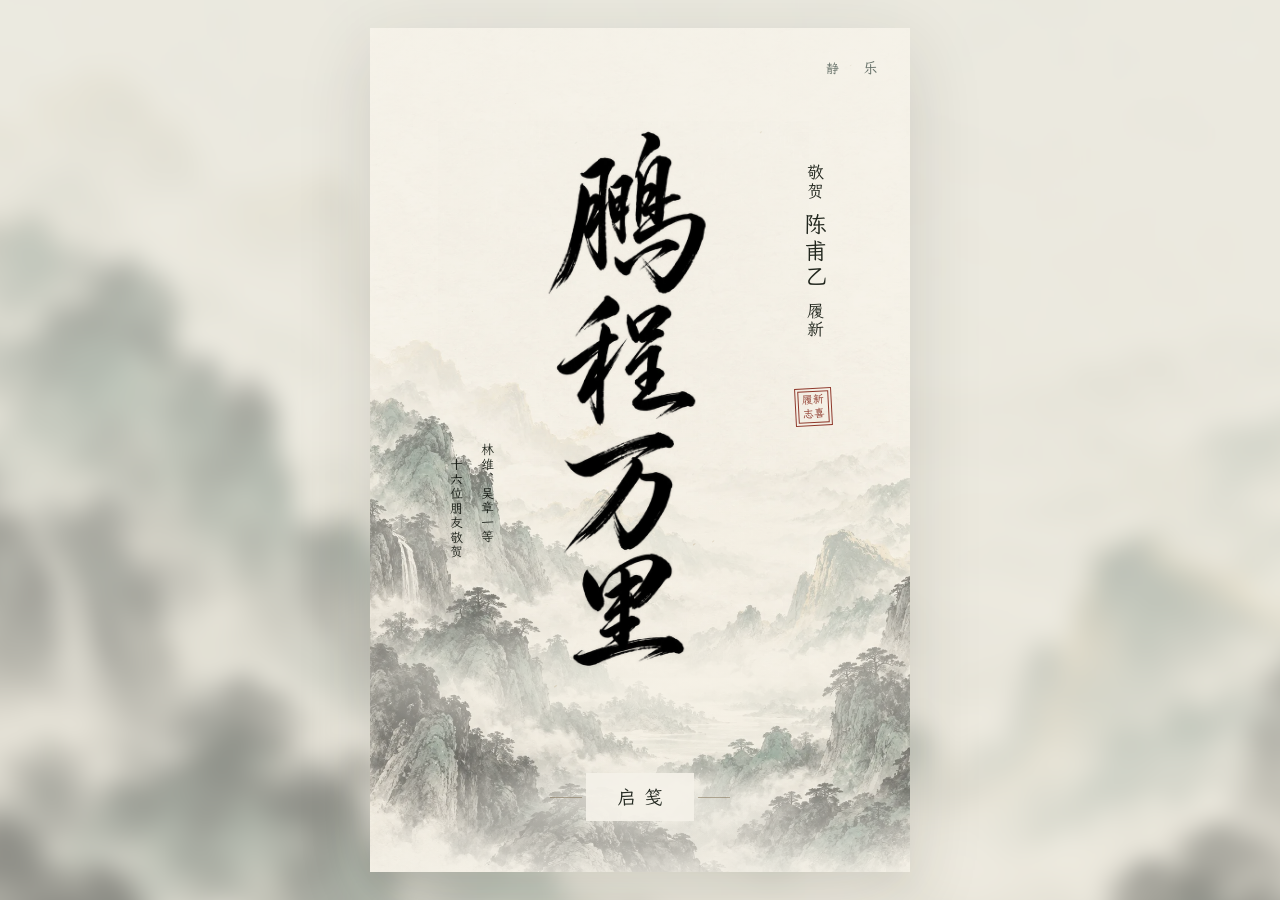
==== index.html @ 90e7d791 "Create running-script title and traditional hanging-scroll composition" ====
<!doctype html>
<html lang="zh-CN">
<head>
  <meta charset="UTF-8">
  <meta name="viewport" content="width=device-width, initial-scale=1, viewport-fit=cover">
  <meta name="theme-color" content="#f3eee2">
  <meta name="robots" content="noindex, nofollow">
  <meta name="description" content="敬贺陈甫乙履新。鲲鹏展翅凌万里，骏马扬鞭赴新程。林维、吴章一等十六位朋友敬贺。">
  <meta property="og:title" content="敬贺陈甫乙履新">
  <meta property="og:description" content="鲲鹏展翅凌万里，骏马扬鞭赴新程。十六位朋友敬贺。">
  <meta property="og:type" content="website">
  <meta property="og:url" content="https://lewisanthonyywwcr9709-commits.github.io/qingyun-greeting/">
  <meta property="og:locale" content="zh_CN">
  <meta property="og:image" content="https://lewisanthonyywwcr9709-commits.github.io/qingyun-greeting/share-cover-calligraphy.png">
  <meta property="og:image:secure_url" content="https://lewisanthonyywwcr9709-commits.github.io/qingyun-greeting/share-cover-calligraphy.png">
  <meta property="og:image:type" content="image/png">
  <meta property="og:image:width" content="640">
  <meta property="og:image:height" content="640">
  <meta property="og:image:alt" content="履新志喜，敬贺陈甫乙履新，十六位朋友敬贺">
  <meta name="twitter:card" content="summary_large_image">
  <meta name="twitter:title" content="敬贺陈甫乙履新">
  <meta name="twitter:description" content="鲲鹏展翅凌万里，骏马扬鞭赴新程。十六位朋友敬贺。">
  <meta name="twitter:image" content="https://lewisanthonyywwcr9709-commits.github.io/qingyun-greeting/share-cover-calligraphy.png">
  <link rel="canonical" href="https://lewisanthonyywwcr9709-commits.github.io/qingyun-greeting/">
  <link rel="image_src" href="https://lewisanthonyywwcr9709-commits.github.io/qingyun-greeting/share-cover-calligraphy.png">
  <link rel="icon" type="image/png" href="./share-cover-calligraphy.png">
  <link rel="apple-touch-icon" href="./share-cover-calligraphy.png">
  <link rel="preload" as="image" href="./assets/title-running-script.webp">
  <link rel="preload" as="image" href="./assets/ink-mountains.webp">
  <link rel="preload" as="font" type="font/woff2" href="./assets/wenkai.woff2" crossorigin>
  <link rel="stylesheet" href="./style.css?v=ink3">
  <title>敬贺陈甫乙履新</title>
</head>
<body>
<main><div class="card" id="card">
 <div class="landscape" aria-hidden="true"><img src="./assets/ink-mountains.webp" width="1000" height="1500" alt="" fetchpriority="high"><div class="sun"></div><div class="mist"></div><div class="mist second"></div></div>
 <canvas class="effects" id="effects" aria-hidden="true"></canvas>
 <div class="tools"><button class="tool" id="motion-toggle" aria-pressed="false" aria-label="暂停画面动效" title="暂停画面动效">静</button><button class="tool" id="music-toggle" aria-pressed="false" aria-label="播放配乐" title="播放配乐"><span class="sound-mark" aria-hidden="true">乐</span></button></div>
 <section class="cover" id="cover" aria-label="敬贺陈甫乙履新，请启笺">
  <h1 class="cover-heading"><img src="./assets/title-running-script.webp" width="800" height="1200" alt="鹏程万里" fetchpriority="high"></h1>
  <p class="dedication"><span>敬贺</span><strong>陈甫乙</strong><span>履新</span></p>
  <span class="cover-seal" aria-hidden="true">履新<br>志喜</span>
  <p class="cover-signature"><span>林维、吴章一等</span><span>十六位朋友敬贺</span></p>
 </section>
  <div class="cover-bottom"><button class="open-button" id="open-card" aria-controls="letter" aria-expanded="false">启笺</button></div>
 <section class="letter" id="letter" aria-label="履新贺词" inert>
  <header class="letter-heading">履新志喜</header>
  <h2 class="recipient" id="recipient" tabindex="-1"><span>敬贺</span> 陈甫乙 <span>履新</span></h2>
  <div class="poem" role="group" aria-label="鲲鹏展翅凌万里，骏马扬鞭赴新程。"><p aria-hidden="true">鲲鹏展翅凌万里<span class="punctuation">，</span></p><p aria-hidden="true">骏马扬鞭赴新程<span class="punctuation">。</span></p><span class="seal" aria-hidden="true">同贺</span></div>
  <footer class="signatures"><ul aria-label="送祝福的人"><li>林维</li><li>吴章一</li><li>陈灵坤</li><li>邱婕</li><li>马秀招</li><li>邹书</li><li>许鹭璐</li><li>章林景</li><li>黄婕</li><li>林植</li><li>翁娈</li><li>郑源</li><li>钱梦宾</li><li>陈贝铃</li><li>张泽艺</li><li>张帅</li></ul><p class="respectfully">十六位朋友 敬贺</p></footer>
  <nav class="actions" aria-label="贺卡操作"><button id="replay-card">重读此笺</button><button id="share-card">分享贺卡</button></nav>
  <p class="status" id="status" role="status" aria-live="polite"></p><div id="copy-fallback" hidden><label for="share-url">复制下方链接，即可分享这封贺笺</label><input id="share-url" type="url" readonly></div>
 </section>
 <audio id="music" src="./modern-warmth.m4a" autoplay loop preload="metadata" playsinline></audio>
 <noscript><style>.cover,.tools{display:none}.letter{visibility:visible;opacity:1;transform:none}.card{height:auto}</style><p class="noscript">敬贺陈甫乙履新。鲲鹏展翅凌万里，骏马扬鞭赴新程。</p></noscript>
</div></main>
<script src="./card.js?v=ink3" defer></script>
</body></html>
---- style.css ----
/* Layer order: landscape 0, atmospheric effects 1, content 2, cover 3, controls 4. */
@font-face{font-family:BrushTitle;src:url('./assets/brush-title.woff2') format('woff2');font-display:swap;font-weight:400}
@font-face{font-family:WenKai;src:url('./assets/wenkai.woff2') format('woff2');font-display:swap;font-weight:400}
:root{color-scheme:light dark;--paper:#f3eee2;--ink:#243e37;--muted:#657068;--gold:#927038;--line:#92703855;--wash:#eee8d9;--panel:#f3eee2ed;--serif:WenKai,'Kaiti SC','STKaiti','Songti SC',serif}
*{box-sizing:border-box}body{margin:0;background:#e6e6dd;color:var(--ink);font-family:var(--serif);-webkit-font-smoothing:antialiased}body::before{content:'';position:fixed;inset:0;z-index:-1;background:linear-gradient(#e6e6ddb0,#e6e6dd80),url('./assets/ink-mountains.webp') center 60%/cover;filter:blur(12px);transform:scale(1.08)}button,input{font:inherit}button{cursor:pointer;-webkit-tap-highlight-color:transparent;touch-action:manipulation}button:focus-visible,input:focus-visible{outline:2px solid var(--gold);outline-offset:5px}button:active{transform:scale(.96)}[hidden]{display:none!important}button{white-space:nowrap}main{min-height:100svh;display:grid;place-items:center;padding:28px 16px}.card{position:relative;isolation:isolate;width:min(100%,540px);height:min(860px,calc(100svh - 56px));min-height:650px;overflow:hidden;background:var(--paper);box-shadow:0 24px 85px #20382f30}.card::after{content:'';position:absolute;inset:15px;border:1px solid var(--line);z-index:2;pointer-events:none}.landscape{position:absolute;inset:0;z-index:0;overflow:hidden;pointer-events:none}.landscape img{width:100%;height:100%;object-fit:cover;object-position:center bottom;display:block;transition:opacity 1.8s,transform 3s}.landscape::after{content:'';position:absolute;inset:0;background:linear-gradient(var(--paper) 0%,transparent 24%,transparent 90%,var(--paper));opacity:.25}.sun{position:absolute;right:12%;top:22%;width:140px;aspect-ratio:1;border:1px solid #bca16f66;border-radius:50%;background:radial-gradient(ellipse at 40% 35%,#dcc69726,transparent 68%)}.mist{position:absolute;left:-25%;bottom:12%;width:150%;height:180px;background:radial-gradient(ellipse,#f6f2e7ce,transparent 66%);animation:cloud 18s ease-in-out infinite alternate;pointer-events:none}.mist.second{bottom:32%;height:120px;opacity:.7;animation-delay:-9s}.effects{position:absolute;inset:0;z-index:1;pointer-events:none;width:100%;height:100%}.tools{position:absolute;right:29px;top:27px;display:flex;gap:10px;z-index:4}.tool{width:38px;height:38px;padding:0;border:1px solid var(--line);background:var(--panel);color:var(--ink);display:grid;place-items:center;border-radius:50%;font-size:14px}.tool[aria-pressed=true] .sound-mark{animation:music 5s linear infinite}.tool:has(.sound-mark){font-size:18px}.cover{position:absolute;inset:0;z-index:3;transition:opacity .85s ease .25s,visibility 0s 1.15s;overflow:hidden}.cover-eyebrow{position:absolute;top:38px;left:34px;margin:0;letter-spacing:.28em;font-size:14px;color:var(--gold)}.dedication{position:absolute;left:0;right:0;top:13%;text-align:center;font-size:18px;letter-spacing:.17em;margin:0}.dedication strong{font-weight:400;color:var(--ink);font-size:22px;margin:0 9px}.cover-heading{position:absolute;top:19%;left:0;right:0;margin:0;text-align:center;font-weight:400;font-size:clamp(49px,12.3vw,68px);line-height:1.24;letter-spacing:.12em;text-indent:.12em;color:var(--ink);text-shadow:0 2px 0 #fffffa60}.cover-heading span{display:block}.cover-heading span:last-child{margin-left:52px}.seal{display:inline-flex;align-items:center;justify-content:center;border:1px solid var(--gold);outline:1px solid var(--line);outline-offset:3px;font-size:12px;line-height:1.25;color:var(--gold);width:27px;height:44px;writing-mode:vertical-rl;letter-spacing:.15em}.cover-seal{position:absolute;top:22%;left:21%;transform:rotate(-4deg)}.cover-bottom{position:absolute;left:30px;right:30px;bottom:6.5%;text-align:center;z-index:2}.open-button{position:relative;display:inline-grid;place-items:center;min-width:118px;height:48px;padding:0 22px;border:1px solid #b79b6e;color:#f7f0dd;background:#294c40;box-shadow:0 0 0 4px #efe9dccc,0 0 0 5px #98783988;letter-spacing:.38em;text-indent:.38em;font-size:19px}.open-button::before,.open-button::after{content:'';width:26px;height:1px;background:var(--gold);position:absolute;top:50%}.open-button::before{right:calc(100% + 17px)}.open-button::after{left:calc(100% + 17px)}.cover-signature{font-size:12px;margin:23px 0 0;letter-spacing:.08em;color:var(--ink);text-shadow:0 1px 5px var(--paper)}.letter{position:relative;z-index:2;min-height:760px;display:flex;flex-direction:column;align-items:center;padding:78px 36px 30px;visibility:hidden;opacity:0;pointer-events:none;transition:opacity 1.2s .8s,transform 1.5s .6s;transform:translateY(24px)}.letter-heading{display:flex;align-items:center;gap:15px;letter-spacing:.28em;color:var(--gold);font-size:13px}.letter-heading::before,.letter-heading::after{content:'';height:1px;width:30px;background:var(--line)}.recipient{margin:20px 0 24px;font-size:30px;font-weight:400;letter-spacing:.15em;text-align:center;outline:none}.recipient span{font-size:14px;letter-spacing:.08em;vertical-align:middle}.poem{display:flex;flex-direction:row-reverse;justify-content:center;gap:40px;position:relative;align-self:center;margin:0;padding:8px 27px 25px}.poem p{writing-mode:vertical-rl;margin:0;font-size:33px;line-height:1.45;letter-spacing:.14em;white-space:nowrap}.poem p:last-child{padding-top:30px}.poem .punctuation{font-size:.7em}.poem .seal{position:absolute;bottom:18px;left:-12px}.signatures{margin-top:22px;width:100%;border-top:1px solid var(--line);padding-top:22px}.signatures ul{display:grid;grid-template-columns:repeat(4,minmax(0,1fr));gap:13px 10px;list-style:none;padding:0;margin:0;font-size:17px;text-align:center;white-space:nowrap}.respectfully{font-size:13px;text-align:center;letter-spacing:.3em;margin:21px 0 0;color:var(--gold)}.actions{display:flex;justify-content:center;gap:30px;margin-top:25px}.actions button{border:0;border-bottom:1px solid var(--line);background:transparent;color:var(--ink);min-height:44px;padding:8px 2px;font-size:14px}.status{font-family:system-ui,sans-serif;font-size:12px;line-height:1.7;letter-spacing:.02em;text-align:center;margin:12px 0 0;color:var(--ink)}.status:empty{display:none}#copy-fallback{font-family:system-ui,sans-serif;font-size:12px;line-height:1.7;width:100%;padding-top:12px}#share-url{width:100%;margin-top:8px;padding:10px;border:1px solid var(--line);background:var(--panel);color:var(--ink);font-size:14px}.card.open{height:auto;min-height:min(860px,calc(100svh - 56px))}.card.open .cover{opacity:0;visibility:hidden;pointer-events:none}.card.open .letter{visibility:visible;opacity:1;pointer-events:auto;transform:none}.card.open .landscape img{opacity:.23;transform:scale(1.06)}.card.open .mist{opacity:.25}.card.open .sun{opacity:.3}.card.open .letter>*{animation:letter-in 1.2s both;animation-delay:.55s}.card.open .letter>.poem{animation-delay:.8s}.card.open .letter>.signatures{animation-delay:1.05s}.card.quiet *,.card.quiet *::before,.card.quiet *::after{animation-play-state:paused!important}.noscript{position:relative;z-index:4;padding:35px;line-height:1.8}.page-note{font-size:11px;color:var(--muted);text-align:center;margin:14px 0 0;letter-spacing:.12em}
@keyframes soar{0%,100%{transform:translate(-5px,12px) rotate(-5deg)}50%{transform:translate(16px,-12px) rotate(1deg)}}@keyframes wing{0%,100%{transform:scaleY(.94) rotate(-1deg)}50%{transform:scaleY(1.035) rotate(1deg)}}@keyframes depart{to{transform:translate(30%,-90%) scale(.6) rotate(-12deg);opacity:0}}@keyframes cloud{to{transform:translateX(16%) translateY(-15px);opacity:.55}}@keyframes music{to{transform:rotate(360deg)}}@keyframes letter-in{from{opacity:0;transform:translateY(12px)}to{opacity:1;transform:translateY(0)}}
@media(max-width:600px){main{padding:0;display:block}.card{width:100%;height:100svh;min-height:620px;max-height:940px;box-shadow:none}.card.open{max-height:none;min-height:100svh}.card::after{inset:13px}.letter{padding:76px 31px max(28px,env(safe-area-inset-bottom));min-height:100svh}.poem{gap:35px}.poem p{font-size:32px}.tools{right:26px;top:25px}.cover-eyebrow{left:29px;top:36px}.cover-heading{font-size:clamp(50px,14vw,68px)}.cover-bottom{bottom:max(6.5%,env(safe-area-inset-bottom))}.cover-signature{font-size:12px}.page-note{display:none}}
@media(max-width:360px){.letter{padding-left:25px;padding-right:25px}.poem{gap:26px}.poem p{font-size:29px}.signatures ul{font-size:15px;gap:14px 4px}.cover-signature{font-size:11px}.recipient{font-size:28px}}
@media(max-height:720px){.cover-heading{font-size:51px;top:18%}.dedication{top:12%}.cover-bottom{bottom:7%}.cover-seal{top:21%}.card.open{min-height:760px}.letter{min-height:760px}}
@media(prefers-color-scheme:dark){:root{--paper:#172c29;--ink:#e1decc;--muted:#b7b8a7;--gold:#c3ab78;--line:#c3ab7855;--wash:#233b34;--panel:#20392ff2}body{background:#10221f}body::before{background:linear-gradient(#10221fd6,#10221faa),url('./assets/ink-mountains.webp') center/cover}.landscape img{opacity:.48;mix-blend-mode:luminosity}.landscape::after{background:linear-gradient(#172c29 0%,#172c2999 35%,transparent 100%);opacity:1}.cover-heading{text-shadow:none}.mist{opacity:.15}.cover-signature{text-shadow:0 2px 8px #132c24}.open-button{box-shadow:0 0 0 4px #20392f,0 0 0 5px #c3ab7888}.card.open .landscape img{opacity:.09}.sun{opacity:.3}}
@media(prefers-reduced-motion:reduce){*,*::before,*::after{animation:none!important;transition:none!important;scroll-behavior:auto!important}.card.open .cover{display:none}.letter{transform:none}.effects{display:none}}
.cover-bottom::before{content:'';position:absolute;inset:-10px -30px -75px;background:linear-gradient(transparent,var(--panel) 70%);z-index:-1;pointer-events:none}.cover-signature{font-size:13px}.tool .sound-mark{display:block}html{scroll-behavior:smooth}
@media(max-width:360px){.cover-signature{font-size:11px}}
@media(prefers-reduced-motion:reduce){html{scroll-behavior:auto}}

/* Brush script is exclusive to the four-character cover title. */
.cover-heading{font-family:BrushTitle,'Kaiti SC',serif;font-size:88px;top:21%;line-height:1.12;letter-spacing:.06em;text-indent:.06em;text-shadow:none}.cover-heading span:last-child{margin-left:56px}.cover-seal{top:25%;left:17%}
@media(max-width:600px){.cover-heading{font-size:clamp(72px,21vw,94px)}}
@media(max-height:720px){.cover-heading{font-size:72px;top:21%}.cover-seal{top:26%}}
/* Running-script hanging-scroll composition, inspired by historical ink calligraphy. */
:root{--paper:#f5f2e9;--ink:#222820;--gold:#766344;--line:#88765144;--panel:#f5f2e9ed;--seal:#963d31}
.card::after,.sun{display:none}.landscape img{opacity:.62}.landscape::after{opacity:.72;background:linear-gradient(var(--paper) 0%,transparent 55%,transparent 90%,var(--paper))}.card{box-shadow:0 20px 70px #282b2024}.tools{top:22px;right:22px;gap:2px}.tool{background:none;border:0;border-radius:0;width:36px;height:36px;color:var(--muted);font-size:13px}.tool:has(.sound-mark){font-size:15px}.cover-heading{position:absolute;top:11%;left:47%;right:auto;transform:translateX(-50%);width:88%;height:66%;font-size:inherit;line-height:1;margin:0;text-indent:0;letter-spacing:0;mix-blend-mode:multiply}.cover-heading img{display:block;width:100%;height:100%;object-fit:contain}.dedication{top:16%;right:15%;left:auto;bottom:auto;writing-mode:vertical-rl;display:flex;align-items:center;gap:10px;margin:0;font-size:17px;letter-spacing:.12em;text-align:start;height:auto}.dedication strong{font-weight:400;font-size:23px;letter-spacing:.16em;margin:0}.cover-seal{position:absolute;top:43%;left:auto;right:15%;transform:rotate(-3deg);writing-mode:horizontal-tb;text-align:center;border:1px solid var(--seal);outline:1px solid var(--seal);outline-offset:2px;color:var(--seal);font-size:12px;width:30px;height:34px;line-height:1.25;letter-spacing:.05em;padding:2px}.cover-signature{position:absolute;top:49%;left:14%;right:auto;bottom:auto;display:flex;flex-direction:row-reverse;gap:10px;margin:0;line-height:1.65;font-size:13px;letter-spacing:.12em;text-align:start;color:var(--ink);text-shadow:none}.cover-signature span{writing-mode:vertical-rl}.cover-signature span:last-child{padding-top:15px}.cover-bottom{bottom:6%;left:30px;right:30px}.cover-bottom::before{inset:-15px -30px -75px;background:linear-gradient(transparent,var(--panel) 85%)}.open-button{background:var(--panel);border:0;box-shadow:none;color:var(--ink);font-size:19px;min-width:108px;min-height:48px;letter-spacing:.42em;text-indent:.42em;padding:0 18px}.open-button::before,.open-button::after{background:#76634477;width:32px}.open-button::before{right:calc(100% + 4px)}.open-button::after{left:calc(100% + 4px)}.letter-heading{font-size:12px;letter-spacing:.4em}.recipient{font-size:29px;margin-bottom:30px}.poem{gap:49px;padding-bottom:28px}.poem p{font-size:34px;letter-spacing:.1em}.poem .seal{color:var(--seal);border-color:var(--seal);outline-color:var(--seal);font-size:11px;width:24px;height:39px}.signatures{padding-top:25px;margin-top:20px}.respectfully{color:var(--gold);letter-spacing:.25em}
@media(max-width:600px){.cover-heading{top:12%;width:88%;height:64%}.cover-seal{top:43%;left:auto}.cover-signature{font-size:13px}.letter{padding-top:78px}.poem p{font-size:33px}}
@media(max-width:360px){.dedication{right:12%;font-size:15px}.dedication strong{font-size:21px}.cover-seal{right:12%}.cover-signature{font-size:11px;left:12%;gap:7px}.poem{gap:36px}.poem p{font-size:29px}}
@media(max-height:720px){.cover-heading{top:10%;height:66%;font-size:inherit}.dedication{top:13%}.cover-seal{top:43%}.cover-bottom{bottom:6%}.cover-signature{top:48%}}
@media(prefers-color-scheme:dark){:root{--paper:#182820;--ink:#e8e4d8;--gold:#c3b18c;--panel:#182820e8;--seal:#d08b74}.cover-heading{mix-blend-mode:screen}.cover-heading img{filter:invert(.9)}.landscape img{opacity:.3}.landscape::after{background:linear-gradient(var(--paper),transparent);opacity:.8}.cover-signature{text-shadow:none}.open-button{background:var(--panel);box-shadow:none}.cover-bottom::before{background:linear-gradient(transparent,var(--panel) 85%)}}
.cover{mix-blend-mode:multiply}.cover-heading{mix-blend-mode:normal}.cover-seal{white-space:nowrap;width:31px;height:32px;padding:1px 0;font-size:11px;letter-spacing:0;line-height:14px}
@media(prefers-color-scheme:dark){.cover{mix-blend-mode:screen}.cover-heading{mix-blend-mode:normal}.cover-heading img{filter:invert(1)}}
.card>.cover-bottom{position:absolute;z-index:4;transition:opacity .35s,visibility 0s .35s}.card.open>.cover-bottom{opacity:0;visibility:hidden;pointer-events:none}.card>.cover-bottom::before{background:radial-gradient(ellipse at center,var(--panel),transparent 75%);inset:-16px 10% -20px}.open-button{background:var(--panel)}
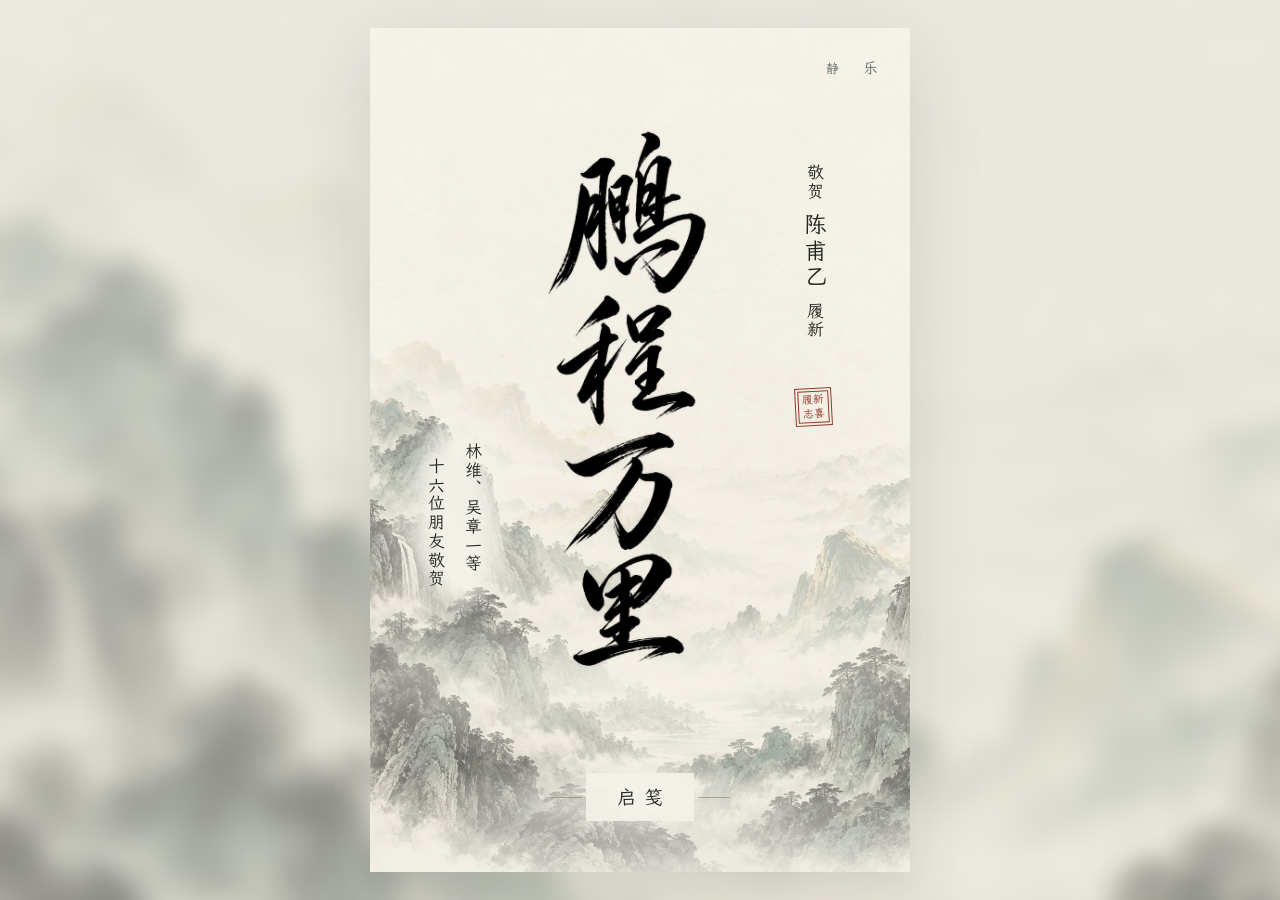
==== commit 968f2a1f: "Improve cover sender inscription readability on small screens" ====
--- a/index.html
+++ b/index.html
@@ -28,7 +28,7 @@
   <link rel="preload" as="image" href="./assets/title-running-script.webp">
   <link rel="preload" as="image" href="./assets/ink-mountains.webp">
   <link rel="preload" as="font" type="font/woff2" href="./assets/wenkai.woff2" crossorigin>
-  <link rel="stylesheet" href="./style.css?v=ink3">
+  <link rel="stylesheet" href="./style.css?v=ink4">
   <title>敬贺陈甫乙履新</title>
 </head>
 <body>
@@ -40,8 +40,8 @@
   <h1 class="cover-heading"><img src="./assets/title-running-script.webp" width="800" height="1200" alt="鹏程万里" fetchpriority="high"></h1>
   <p class="dedication"><span>敬贺</span><strong>陈甫乙</strong><span>履新</span></p>
   <span class="cover-seal" aria-hidden="true">履新<br>志喜</span>
+ </section>
   <p class="cover-signature"><span>林维、吴章一等</span><span>十六位朋友敬贺</span></p>
- </section>
   <div class="cover-bottom"><button class="open-button" id="open-card" aria-controls="letter" aria-expanded="false">启笺</button></div>
  <section class="letter" id="letter" aria-label="履新贺词" inert>
   <header class="letter-heading">履新志喜</header>
@@ -52,7 +52,7 @@
   <p class="status" id="status" role="status" aria-live="polite"></p><div id="copy-fallback" hidden><label for="share-url">复制下方链接，即可分享这封贺笺</label><input id="share-url" type="url" readonly></div>
  </section>
  <audio id="music" src="./modern-warmth.m4a" autoplay loop preload="metadata" playsinline></audio>
- <noscript><style>.cover,.tools{display:none}.letter{visibility:visible;opacity:1;transform:none}.card{height:auto}</style><p class="noscript">敬贺陈甫乙履新。鲲鹏展翅凌万里，骏马扬鞭赴新程。</p></noscript>
+ <noscript><style>.cover,.cover-signature,.cover-bottom,.tools{display:none}.letter{visibility:visible;opacity:1;transform:none}.card{height:auto}</style><p class="noscript">敬贺陈甫乙履新。鲲鹏展翅凌万里，骏马扬鞭赴新程。</p></noscript>
 </div></main>
-<script src="./card.js?v=ink3" defer></script>
+<script src="./card.js?v=ink4" defer></script>
 </body></html>
--- a/style.css
+++ b/style.css
@@ -27,3 +27,9 @@
 .cover{mix-blend-mode:multiply}.cover-heading{mix-blend-mode:normal}.cover-seal{white-space:nowrap;width:31px;height:32px;padding:1px 0;font-size:11px;letter-spacing:0;line-height:14px}
 @media(prefers-color-scheme:dark){.cover{mix-blend-mode:screen}.cover-heading{mix-blend-mode:normal}.cover-heading img{filter:invert(1)}}
 .card>.cover-bottom{position:absolute;z-index:4;transition:opacity .35s,visibility 0s .35s}.card.open>.cover-bottom{opacity:0;visibility:hidden;pointer-events:none}.card>.cover-bottom::before{background:radial-gradient(ellipse at center,var(--panel),transparent 75%);inset:-16px 10% -20px}.open-button{background:var(--panel)}
+
+/* Keep the sender inscription legible above the ink landscape on small phones. */
+.card>.cover-signature{z-index:4;left:10%;font-size:17px;line-height:1.55;gap:10px;letter-spacing:.1em;color:var(--ink);isolation:isolate;pointer-events:none;transition:opacity .35s,visibility 0s .35s}
+.card>.cover-signature::before{content:"";position:absolute;inset:-18px -14px;z-index:-1;background:var(--paper);border-radius:48%;filter:blur(12px);opacity:.96}
+.card.open>.cover-signature{opacity:0;visibility:hidden}
+@media(max-width:360px){.card>.cover-signature{left:7%;font-size:16px;gap:8px}}
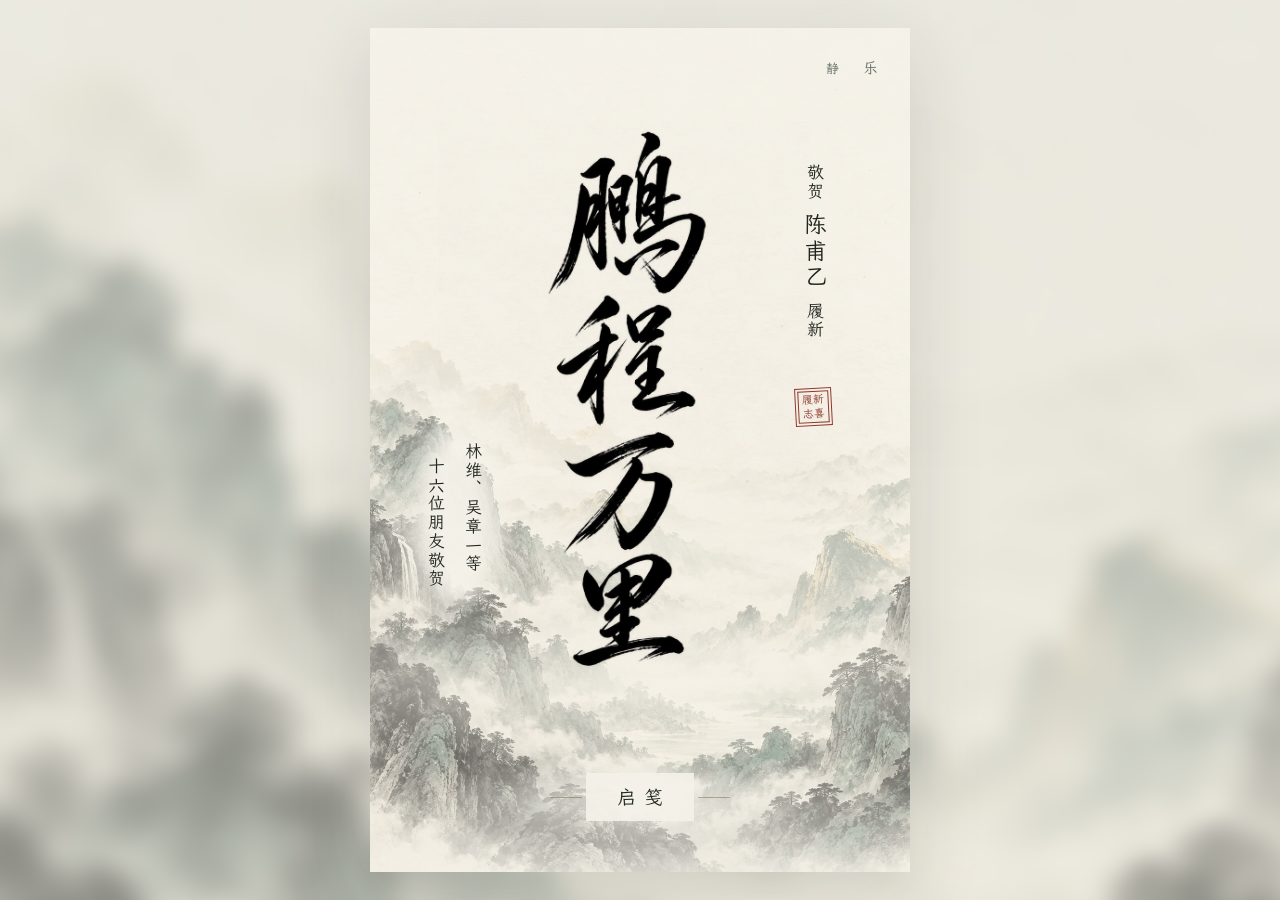
==== commit ef75c03b: "Replace greeting soundtrack with Luminance by Scott Buckley" ====
--- a/index.html
+++ b/index.html
@@ -28,7 +28,7 @@
   <link rel="preload" as="image" href="./assets/title-running-script.webp">
   <link rel="preload" as="image" href="./assets/ink-mountains.webp">
   <link rel="preload" as="font" type="font/woff2" href="./assets/wenkai.woff2" crossorigin>
-  <link rel="stylesheet" href="./style.css?v=ink4">
+  <link rel="stylesheet" href="./style.css?v=ink5">
   <title>敬贺陈甫乙履新</title>
 </head>
 <body>
@@ -50,9 +50,10 @@
   <footer class="signatures"><ul aria-label="送祝福的人"><li>林维</li><li>吴章一</li><li>陈灵坤</li><li>邱婕</li><li>马秀招</li><li>邹书</li><li>许鹭璐</li><li>章林景</li><li>黄婕</li><li>林植</li><li>翁娈</li><li>郑源</li><li>钱梦宾</li><li>陈贝铃</li><li>张泽艺</li><li>张帅</li></ul><p class="respectfully">十六位朋友 敬贺</p></footer>
   <nav class="actions" aria-label="贺卡操作"><button id="replay-card">重读此笺</button><button id="share-card">分享贺卡</button></nav>
   <p class="status" id="status" role="status" aria-live="polite"></p><div id="copy-fallback" hidden><label for="share-url">复制下方链接，即可分享这封贺笺</label><input id="share-url" type="url" readonly></div>
+  <p class="music-credit">配乐：<a href="https://www.scottbuckley.com.au/library/luminance/" target="_blank" rel="noopener">Luminance · Scott Buckley</a><br><a href="https://creativecommons.org/licenses/by/4.0/" target="_blank" rel="noopener">CC BY 4.0</a> · 音量已调整</p>
  </section>
- <audio id="music" src="./modern-warmth.m4a" autoplay loop preload="metadata" playsinline></audio>
+ <audio id="music" src="./assets/luminance.m4a" autoplay loop preload="metadata" playsinline></audio>
  <noscript><style>.cover,.cover-signature,.cover-bottom,.tools{display:none}.letter{visibility:visible;opacity:1;transform:none}.card{height:auto}</style><p class="noscript">敬贺陈甫乙履新。鲲鹏展翅凌万里，骏马扬鞭赴新程。</p></noscript>
 </div></main>
-<script src="./card.js?v=ink4" defer></script>
+<script src="./card.js?v=ink5" defer></script>
 </body></html>
--- a/style.css
+++ b/style.css
@@ -33,3 +33,5 @@
 .card>.cover-signature::before{content:"";position:absolute;inset:-18px -14px;z-index:-1;background:var(--paper);border-radius:48%;filter:blur(12px);opacity:.96}
 .card.open>.cover-signature{opacity:0;visibility:hidden}
 @media(max-width:360px){.card>.cover-signature{left:7%;font-size:16px;gap:8px}}
+
+.music-credit{margin:24px 0 0;text-align:center;font-family:WenKai,serif;font-size:12px;line-height:1.8;letter-spacing:.025em;color:var(--gold)}.music-credit a{color:inherit;text-decoration:none}.music-credit a:hover{text-decoration:underline}
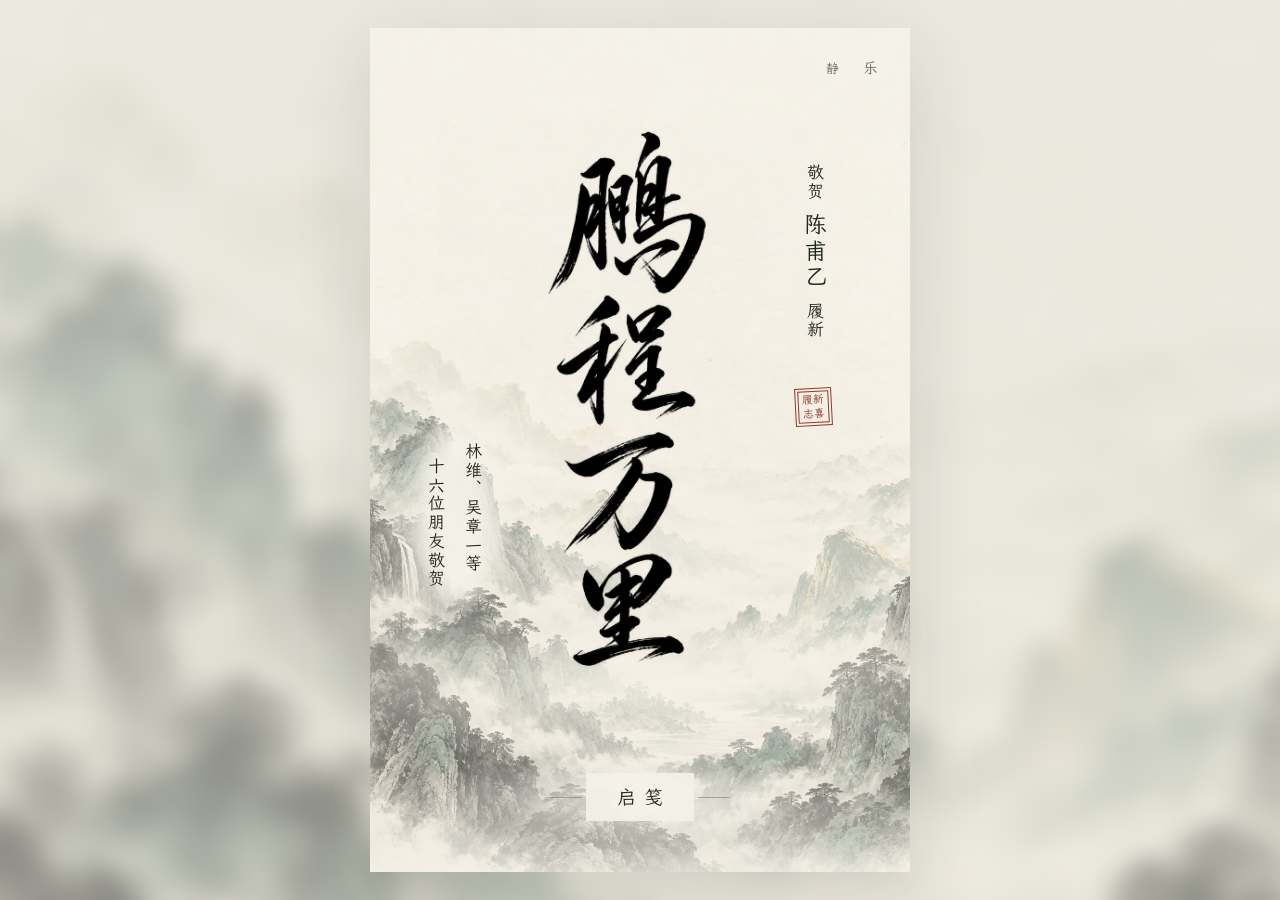
==== commit 689acd37: "Use a more upbeat celebratory greeting soundtrack" ====
--- a/index.html
+++ b/index.html
@@ -28,7 +28,7 @@
   <link rel="preload" as="image" href="./assets/title-running-script.webp">
   <link rel="preload" as="image" href="./assets/ink-mountains.webp">
   <link rel="preload" as="font" type="font/woff2" href="./assets/wenkai.woff2" crossorigin>
-  <link rel="stylesheet" href="./style.css?v=ink5">
+  <link rel="stylesheet" href="./style.css?v=ink6">
   <title>敬贺陈甫乙履新</title>
 </head>
 <body>
@@ -50,10 +50,10 @@
   <footer class="signatures"><ul aria-label="送祝福的人"><li>林维</li><li>吴章一</li><li>陈灵坤</li><li>邱婕</li><li>马秀招</li><li>邹书</li><li>许鹭璐</li><li>章林景</li><li>黄婕</li><li>林植</li><li>翁娈</li><li>郑源</li><li>钱梦宾</li><li>陈贝铃</li><li>张泽艺</li><li>张帅</li></ul><p class="respectfully">十六位朋友 敬贺</p></footer>
   <nav class="actions" aria-label="贺卡操作"><button id="replay-card">重读此笺</button><button id="share-card">分享贺卡</button></nav>
   <p class="status" id="status" role="status" aria-live="polite"></p><div id="copy-fallback" hidden><label for="share-url">复制下方链接，即可分享这封贺笺</label><input id="share-url" type="url" readonly></div>
-  <p class="music-credit">配乐：<a href="https://www.scottbuckley.com.au/library/luminance/" target="_blank" rel="noopener">Luminance · Scott Buckley</a><br><a href="https://creativecommons.org/licenses/by/4.0/" target="_blank" rel="noopener">CC BY 4.0</a> · 音量已调整</p>
+  <p class="music-credit">配乐：<a href="https://www.scottbuckley.com.au/library/born-of-the-sky/" target="_blank" rel="noopener">Born Of The Sky · Scott Buckley</a><br><a href="https://creativecommons.org/licenses/by/4.0/" target="_blank" rel="noopener">CC BY 4.0</a> · 音量已调整</p>
  </section>
- <audio id="music" src="./assets/luminance.m4a" autoplay loop preload="metadata" playsinline></audio>
+ <audio id="music" src="./assets/born-of-the-sky.m4a" autoplay loop preload="metadata" playsinline></audio>
  <noscript><style>.cover,.cover-signature,.cover-bottom,.tools{display:none}.letter{visibility:visible;opacity:1;transform:none}.card{height:auto}</style><p class="noscript">敬贺陈甫乙履新。鲲鹏展翅凌万里，骏马扬鞭赴新程。</p></noscript>
 </div></main>
-<script src="./card.js?v=ink5" defer></script>
+<script src="./card.js?v=ink6" defer></script>
 </body></html>
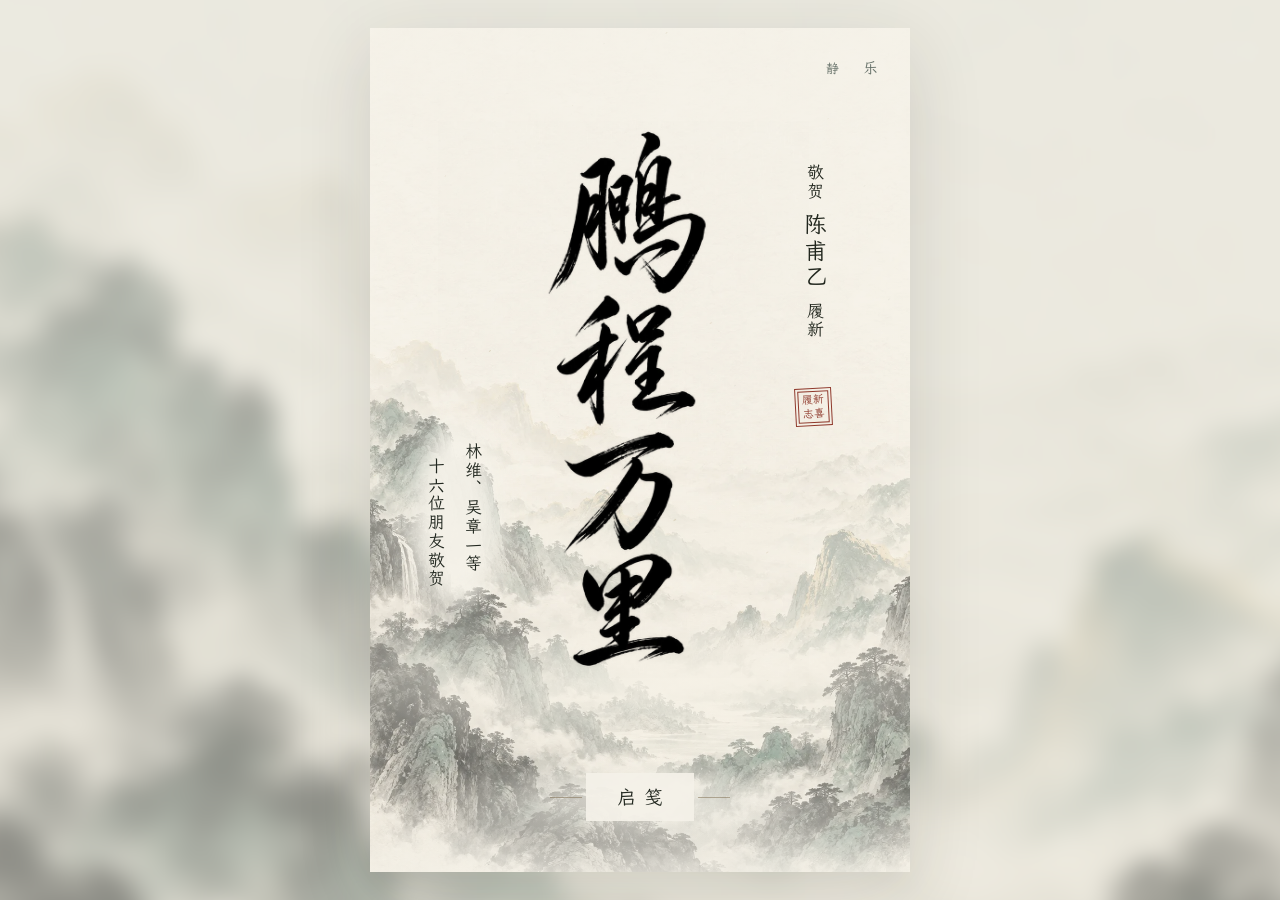
==== commit a025ccb4: "Use guzheng and pipa music for the ink greeting" ====
--- a/index.html
+++ b/index.html
@@ -28,7 +28,7 @@
   <link rel="preload" as="image" href="./assets/title-running-script.webp">
   <link rel="preload" as="image" href="./assets/ink-mountains.webp">
   <link rel="preload" as="font" type="font/woff2" href="./assets/wenkai.woff2" crossorigin>
-  <link rel="stylesheet" href="./style.css?v=ink6">
+  <link rel="stylesheet" href="./style.css?v=ink7">
   <title>敬贺陈甫乙履新</title>
 </head>
 <body>
@@ -50,10 +50,10 @@
   <footer class="signatures"><ul aria-label="送祝福的人"><li>林维</li><li>吴章一</li><li>陈灵坤</li><li>邱婕</li><li>马秀招</li><li>邹书</li><li>许鹭璐</li><li>章林景</li><li>黄婕</li><li>林植</li><li>翁娈</li><li>郑源</li><li>钱梦宾</li><li>陈贝铃</li><li>张泽艺</li><li>张帅</li></ul><p class="respectfully">十六位朋友 敬贺</p></footer>
   <nav class="actions" aria-label="贺卡操作"><button id="replay-card">重读此笺</button><button id="share-card">分享贺卡</button></nav>
   <p class="status" id="status" role="status" aria-live="polite"></p><div id="copy-fallback" hidden><label for="share-url">复制下方链接，即可分享这封贺笺</label><input id="share-url" type="url" readonly></div>
-  <p class="music-credit">配乐：<a href="https://www.scottbuckley.com.au/library/born-of-the-sky/" target="_blank" rel="noopener">Born Of The Sky · Scott Buckley</a><br><a href="https://creativecommons.org/licenses/by/4.0/" target="_blank" rel="noopener">CC BY 4.0</a> · 音量已调整</p>
+  <p class="music-credit">配乐：<a href="https://peritune.com/blog/2018/10/13/wuxia2/" target="_blank" rel="noopener">Wuxia2 · 古筝与琵琶 / PeriTune</a><br><a href="https://creativecommons.org/licenses/by/4.0/" target="_blank" rel="noopener">CC BY 4.0</a> · 音量已调整</p>
  </section>
- <audio id="music" src="./assets/born-of-the-sky.m4a" autoplay loop preload="metadata" playsinline></audio>
+ <audio id="music" src="./assets/wuxia-guzheng-pipa.m4a" autoplay loop preload="metadata" playsinline></audio>
  <noscript><style>.cover,.cover-signature,.cover-bottom,.tools{display:none}.letter{visibility:visible;opacity:1;transform:none}.card{height:auto}</style><p class="noscript">敬贺陈甫乙履新。鲲鹏展翅凌万里，骏马扬鞭赴新程。</p></noscript>
 </div></main>
-<script src="./card.js?v=ink6" defer></script>
+<script src="./card.js?v=ink7" defer></script>
 </body></html>
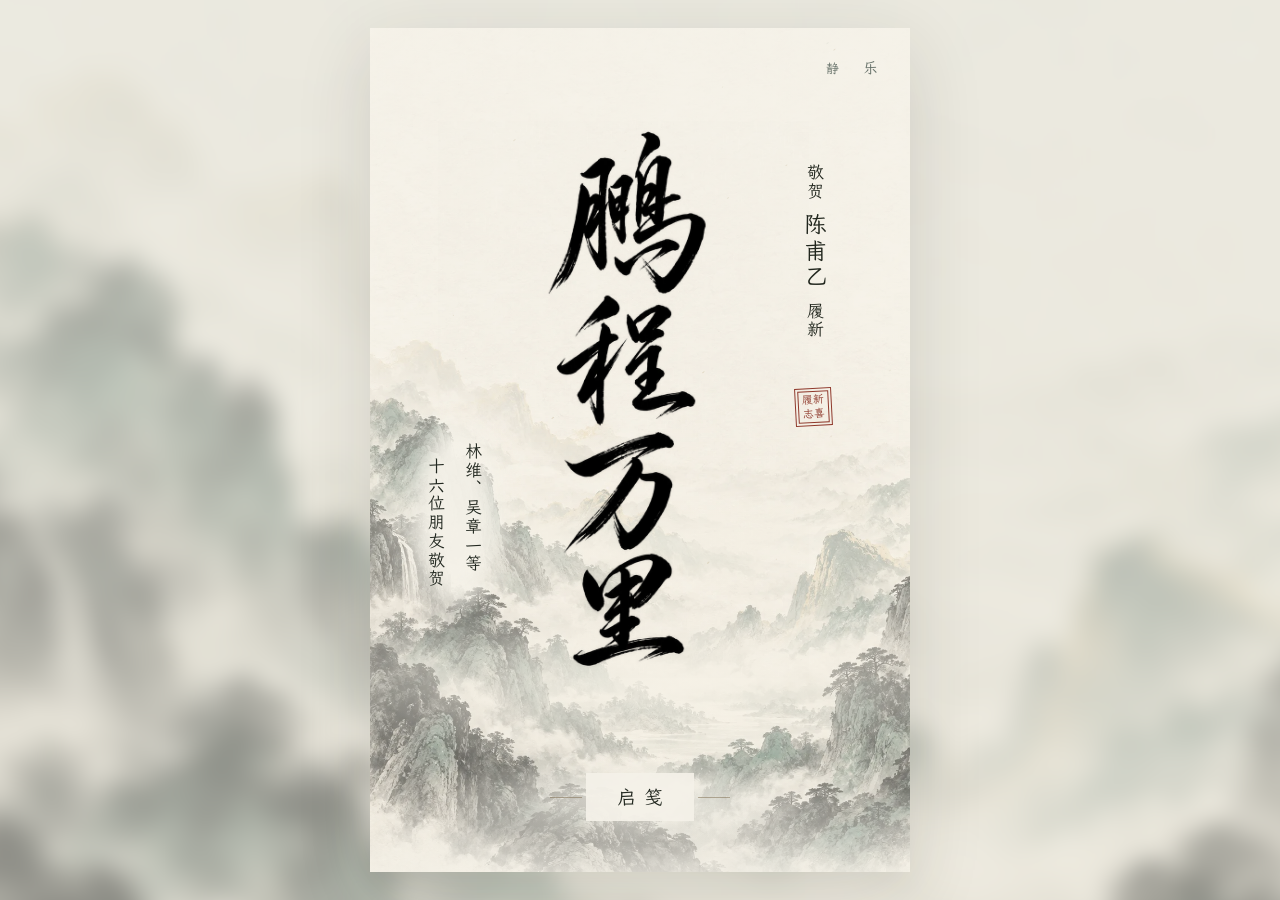
==== commit fac7f8f7: "Switch to Taohua Chinese instrumental soundtrack" ====
--- a/index.html
+++ b/index.html
@@ -28,7 +28,7 @@
   <link rel="preload" as="image" href="./assets/title-running-script.webp">
   <link rel="preload" as="image" href="./assets/ink-mountains.webp">
   <link rel="preload" as="font" type="font/woff2" href="./assets/wenkai.woff2" crossorigin>
-  <link rel="stylesheet" href="./style.css?v=ink7">
+  <link rel="stylesheet" href="./style.css?v=ink8">
   <title>敬贺陈甫乙履新</title>
 </head>
 <body>
@@ -50,10 +50,10 @@
   <footer class="signatures"><ul aria-label="送祝福的人"><li>林维</li><li>吴章一</li><li>陈灵坤</li><li>邱婕</li><li>马秀招</li><li>邹书</li><li>许鹭璐</li><li>章林景</li><li>黄婕</li><li>林植</li><li>翁娈</li><li>郑源</li><li>钱梦宾</li><li>陈贝铃</li><li>张泽艺</li><li>张帅</li></ul><p class="respectfully">十六位朋友 敬贺</p></footer>
   <nav class="actions" aria-label="贺卡操作"><button id="replay-card">重读此笺</button><button id="share-card">分享贺卡</button></nav>
   <p class="status" id="status" role="status" aria-live="polite"></p><div id="copy-fallback" hidden><label for="share-url">复制下方链接，即可分享这封贺笺</label><input id="share-url" type="url" readonly></div>
-  <p class="music-credit">配乐：<a href="https://peritune.com/blog/2018/10/13/wuxia2/" target="_blank" rel="noopener">Wuxia2 · 古筝与琵琶 / PeriTune</a><br><a href="https://creativecommons.org/licenses/by/4.0/" target="_blank" rel="noopener">CC BY 4.0</a> · 音量已调整</p>
+  <p class="music-credit">配乐：<a href="https://peritune.com/blog/2021/03/03/taohua/" target="_blank" rel="noopener">Taohua · PeriTune</a><br><a href="https://creativecommons.org/licenses/by/4.0/" target="_blank" rel="noopener">CC BY 4.0</a> · 音量已调整</p>
  </section>
- <audio id="music" src="./assets/wuxia-guzheng-pipa.m4a" autoplay loop preload="metadata" playsinline></audio>
+ <audio id="music" src="./assets/taohua.m4a" autoplay loop preload="metadata" playsinline></audio>
  <noscript><style>.cover,.cover-signature,.cover-bottom,.tools{display:none}.letter{visibility:visible;opacity:1;transform:none}.card{height:auto}</style><p class="noscript">敬贺陈甫乙履新。鲲鹏展翅凌万里，骏马扬鞭赴新程。</p></noscript>
 </div></main>
-<script src="./card.js?v=ink7" defer></script>
+<script src="./card.js?v=ink8" defer></script>
 </body></html>
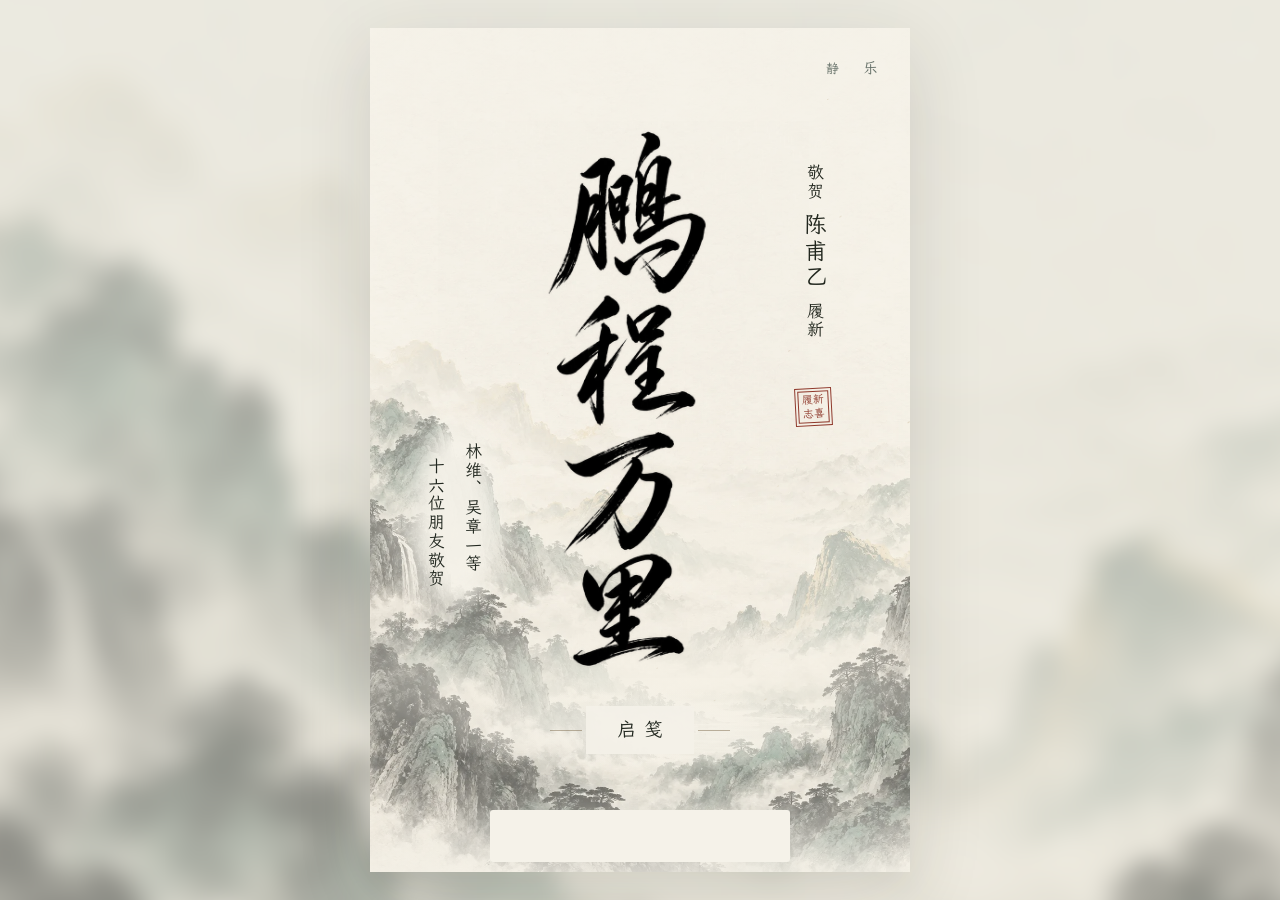
==== commit 829f2eb4: "Embed official NetEase player for Chun He Jing Ming" ====
--- a/index.html
+++ b/index.html
@@ -28,11 +28,11 @@
   <link rel="preload" as="image" href="./assets/title-running-script.webp">
   <link rel="preload" as="image" href="./assets/ink-mountains.webp">
   <link rel="preload" as="font" type="font/woff2" href="./assets/wenkai.woff2" crossorigin>
-  <link rel="stylesheet" href="./style.css?v=ink8">
+  <link rel="stylesheet" href="./style.css?v=ink9">
   <title>敬贺陈甫乙履新</title>
 </head>
 <body>
-<main><div class="card" id="card">
+<main><div class="card music-enabled" id="card">
  <div class="landscape" aria-hidden="true"><img src="./assets/ink-mountains.webp" width="1000" height="1500" alt="" fetchpriority="high"><div class="sun"></div><div class="mist"></div><div class="mist second"></div></div>
  <canvas class="effects" id="effects" aria-hidden="true"></canvas>
  <div class="tools"><button class="tool" id="motion-toggle" aria-pressed="false" aria-label="暂停画面动效" title="暂停画面动效">静</button><button class="tool" id="music-toggle" aria-pressed="false" aria-label="播放配乐" title="播放配乐"><span class="sound-mark" aria-hidden="true">乐</span></button></div>
@@ -50,10 +50,10 @@
   <footer class="signatures"><ul aria-label="送祝福的人"><li>林维</li><li>吴章一</li><li>陈灵坤</li><li>邱婕</li><li>马秀招</li><li>邹书</li><li>许鹭璐</li><li>章林景</li><li>黄婕</li><li>林植</li><li>翁娈</li><li>郑源</li><li>钱梦宾</li><li>陈贝铃</li><li>张泽艺</li><li>张帅</li></ul><p class="respectfully">十六位朋友 敬贺</p></footer>
   <nav class="actions" aria-label="贺卡操作"><button id="replay-card">重读此笺</button><button id="share-card">分享贺卡</button></nav>
   <p class="status" id="status" role="status" aria-live="polite"></p><div id="copy-fallback" hidden><label for="share-url">复制下方链接，即可分享这封贺笺</label><input id="share-url" type="url" readonly></div>
-  <p class="music-credit">配乐：<a href="https://peritune.com/blog/2021/03/03/taohua/" target="_blank" rel="noopener">Taohua · PeriTune</a><br><a href="https://creativecommons.org/licenses/by/4.0/" target="_blank" rel="noopener">CC BY 4.0</a> · 音量已调整</p>
+  <p class="music-credit">配乐：<a href="https://music.163.com/song?id=2686938595" target="_blank" rel="noopener">春和景明 · Soulloom苏洛牧</a></p>
  </section>
- <audio id="music" src="./assets/taohua.m4a" autoplay loop preload="metadata" playsinline></audio>
- <noscript><style>.cover,.cover-signature,.cover-bottom,.tools{display:none}.letter{visibility:visible;opacity:1;transform:none}.card{height:auto}</style><p class="noscript">敬贺陈甫乙履新。鲲鹏展翅凌万里，骏马扬鞭赴新程。</p></noscript>
+ <div class="music-dock" id="music-dock"><iframe id="music" title="春和景明 · Soulloom苏洛牧，网易云音乐播放器" src="https://music.163.com/outchain/player?type=2&amp;id=2686938595&amp;auto=1&amp;height=32&amp;bg=f5f2e9" width="300" height="52" frameborder="0" allow="autoplay" loading="eager"></iframe></div>
+ <noscript><style>.cover,.cover-signature,.cover-bottom,.tools,.music-dock{display:none}.letter{visibility:visible;opacity:1;transform:none}.card{height:auto}</style><p class="noscript">敬贺陈甫乙履新。鲲鹏展翅凌万里，骏马扬鞭赴新程。</p></noscript>
 </div></main>
-<script src="./card.js?v=ink8" defer></script>
+<script src="./card.js?v=ink9" defer></script>
 </body></html>
--- a/style.css
+++ b/style.css
@@ -35,3 +35,6 @@
 @media(max-width:360px){.card>.cover-signature{left:7%;font-size:16px;gap:8px}}
 
 .music-credit{margin:24px 0 0;text-align:center;font-family:WenKai,serif;font-size:12px;line-height:1.8;letter-spacing:.025em;color:var(--gold)}.music-credit a{color:inherit;text-decoration:none}.music-credit a:hover{text-decoration:underline}
+
+/* Official player for the selected song; its single-track playlist repeats. */
+.music-dock{position:absolute;z-index:5;bottom:10px;left:50%;transform:translateX(-50%);width:min(300px,calc(100% - 28px));height:52px;background:#f5f2e9;border-radius:3px;overflow:hidden}.music-dock iframe{display:block;width:100%;height:52px;border:0}.music-dock[hidden]{display:none}.card.music-enabled>.cover-bottom{bottom:14%}.card.open>.music-dock{position:relative;left:auto;bottom:auto;transform:none;margin:4px auto 22px}
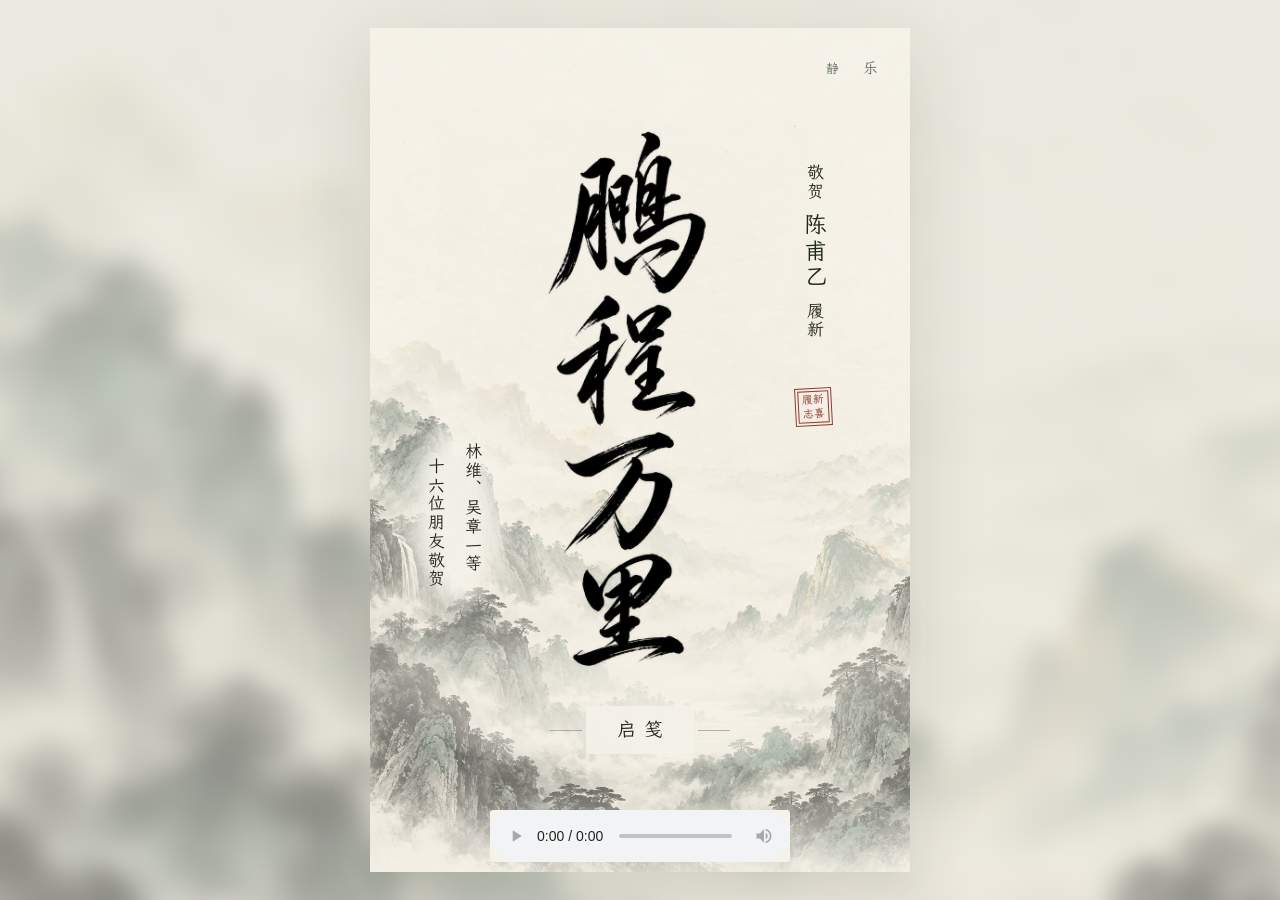
==== commit 910f192e: "Center greeting seal and restore native mobile music playback" ====
--- a/index.html
+++ b/index.html
@@ -1,6 +1,7 @@
 <!doctype html>
 <html lang="zh-CN">
 <head>
+  <meta http-equiv="Content-Security-Policy" content="upgrade-insecure-requests">
   <meta charset="UTF-8">
   <meta name="viewport" content="width=device-width, initial-scale=1, viewport-fit=cover">
   <meta name="theme-color" content="#f3eee2">
@@ -28,7 +29,7 @@
   <link rel="preload" as="image" href="./assets/title-running-script.webp">
   <link rel="preload" as="image" href="./assets/ink-mountains.webp">
   <link rel="preload" as="font" type="font/woff2" href="./assets/wenkai.woff2" crossorigin>
-  <link rel="stylesheet" href="./style.css?v=ink9">
+  <link rel="stylesheet" href="./style.css?v=ink11">
   <title>敬贺陈甫乙履新</title>
 </head>
 <body>
@@ -46,14 +47,14 @@
  <section class="letter" id="letter" aria-label="履新贺词" inert>
   <header class="letter-heading">履新志喜</header>
   <h2 class="recipient" id="recipient" tabindex="-1"><span>敬贺</span> 陈甫乙 <span>履新</span></h2>
-  <div class="poem" role="group" aria-label="鲲鹏展翅凌万里，骏马扬鞭赴新程。"><p aria-hidden="true">鲲鹏展翅凌万里<span class="punctuation">，</span></p><p aria-hidden="true">骏马扬鞭赴新程<span class="punctuation">。</span></p><span class="seal" aria-hidden="true">同贺</span></div>
+  <div class="poem" role="group" aria-label="鲲鹏展翅凌万里，骏马扬鞭赴新程。"><p aria-hidden="true">鲲鹏展翅凌万里<span class="punctuation">，</span></p><p aria-hidden="true">骏马扬鞭赴新程<span class="punctuation">。</span></p><span class="seal" aria-hidden="true"><span>同</span><span>贺</span></span></div>
   <footer class="signatures"><ul aria-label="送祝福的人"><li>林维</li><li>吴章一</li><li>陈灵坤</li><li>邱婕</li><li>马秀招</li><li>邹书</li><li>许鹭璐</li><li>章林景</li><li>黄婕</li><li>林植</li><li>翁娈</li><li>郑源</li><li>钱梦宾</li><li>陈贝铃</li><li>张泽艺</li><li>张帅</li></ul><p class="respectfully">十六位朋友 敬贺</p></footer>
   <nav class="actions" aria-label="贺卡操作"><button id="replay-card">重读此笺</button><button id="share-card">分享贺卡</button></nav>
   <p class="status" id="status" role="status" aria-live="polite"></p><div id="copy-fallback" hidden><label for="share-url">复制下方链接，即可分享这封贺笺</label><input id="share-url" type="url" readonly></div>
   <p class="music-credit">配乐：<a href="https://music.163.com/song?id=2686938595" target="_blank" rel="noopener">春和景明 · Soulloom苏洛牧</a></p>
  </section>
- <div class="music-dock" id="music-dock"><iframe id="music" title="春和景明 · Soulloom苏洛牧，网易云音乐播放器" src="https://music.163.com/outchain/player?type=2&amp;id=2686938595&amp;auto=1&amp;height=32&amp;bg=f5f2e9" width="300" height="52" frameborder="0" allow="autoplay" loading="eager"></iframe></div>
+ <div class="music-dock" id="music-dock"><audio id="music" aria-label="春和景明 · Soulloom苏洛牧" src="https://music.163.com/song/media/outer/url?id=2686938595.mp3" autoplay loop controls controlslist="nodownload noplaybackrate" preload="metadata" playsinline></audio></div>
  <noscript><style>.cover,.cover-signature,.cover-bottom,.tools,.music-dock{display:none}.letter{visibility:visible;opacity:1;transform:none}.card{height:auto}</style><p class="noscript">敬贺陈甫乙履新。鲲鹏展翅凌万里，骏马扬鞭赴新程。</p></noscript>
 </div></main>
-<script src="./card.js?v=ink9" defer></script>
+<script src="./card.js?v=ink11" defer></script>
 </body></html>
--- a/style.css
+++ b/style.css
@@ -38,3 +38,8 @@
 
 /* Official player for the selected song; its single-track playlist repeats. */
 .music-dock{position:absolute;z-index:5;bottom:10px;left:50%;transform:translateX(-50%);width:min(300px,calc(100% - 28px));height:52px;background:#f5f2e9;border-radius:3px;overflow:hidden}.music-dock iframe{display:block;width:100%;height:52px;border:0}.music-dock[hidden]{display:none}.card.music-enabled>.cover-bottom{bottom:14%}.card.open>.music-dock{position:relative;left:auto;bottom:auto;transform:none;margin:4px auto 22px}
+
+/* Center the congratulatory seal below both poem columns, including on mobile. */
+.poem{padding-bottom:66px}.poem .seal{left:50%;right:auto;bottom:10px;transform:translateX(-50%);width:28px;height:40px;display:grid;grid-template-rows:repeat(2,15px);align-content:center;justify-items:center;writing-mode:horizontal-tb;font-size:13px;line-height:15px;letter-spacing:0;padding:0;text-align:center}.poem .seal>span{display:block;width:100%;line-height:15px}
+
+.music-dock audio{display:block;width:100%;height:52px}
